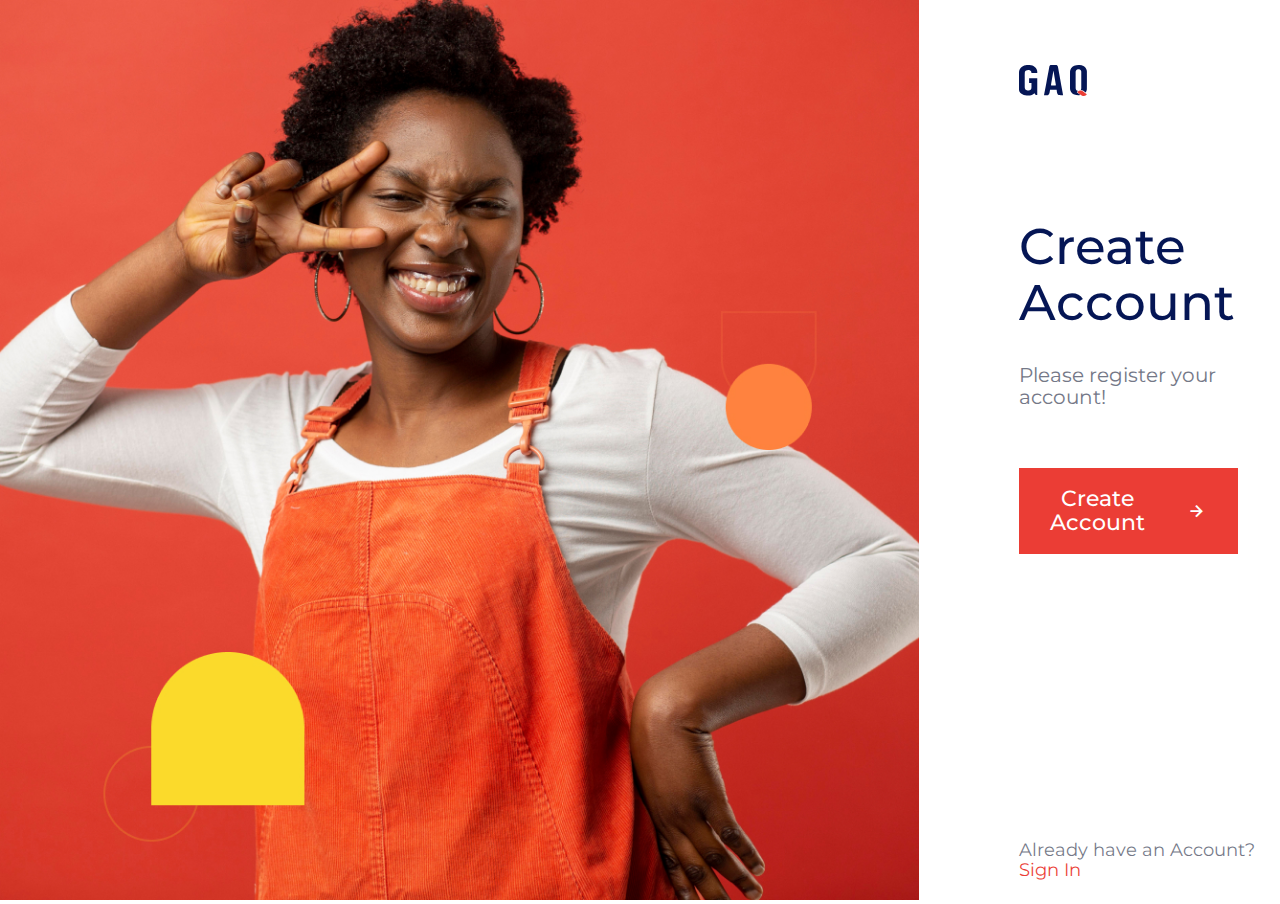
==== index.html @ ad7cafde "Add files via upload" ====
<!DOCTYPE html>
<html lang="ru">

<head>
    <meta charset="UTF-8">
    <meta http-equiv="X-UA-Compatible" content="IE=edge">
    <meta name="viewport" content="width=device-width, initial-scale=1.0">
    <title>Form</title>

    <link rel="stylesheet" href="/css/header.css">
    <link rel="stylesheet" href="/css/global.css">

    <link rel="preconnect" href="https://fonts.googleapis.com">
    <link rel="preconnect" href="https://fonts.gstatic.com" crossorigin>
    <link href="https://fonts.googleapis.com/css2?family=Montserrat:wght@400;500;600;700&display=swap" rel="stylesheet">

    <link href='https://unpkg.com/boxicons@2.1.1/css/boxicons.min.css' rel='stylesheet'>

</head>

<body>
    
    <header>
        <div class="header-item">
            <img src="/img/bg.jpg" alt="img" class="header-bg">
        </div>

        <div class="header-item info-item">
            <a href="index.html" class="logo"><img src="/img/logo.svg" alt="logo"></a>
            <h1 class="title">Create Account</h3>
            <p class="text">Please register your account!</p>
            <a href="form.html"><button class="btn header-btn">Create Account <i class='bx bx-right-arrow-alt icon'></i></button></a>

            <div class="link">
                Already have an Account? <a href="#">Sign In</a>
            </div>
        </div>
    </header>


</body>
</html>
---- css/header.css ----
* {
    font-family: Montserrat;
}

body {
    padding: 0;
    margin: 0;
}

:root {
    --blue: #051655;
    --light-blue: #F3F6F9;
    --red: #EB3D35;
    --grey: #747887;
    --p: 20px;
}







/* header */
 
header {
    display: flex;
    width: 100%;
    height: 100vh;
}

.header-bg {
    width: auto;
    height: 100%;
}

.info-item {
    padding: 65px 100px;
}

.logo {
    display: flex;
    padding-bottom: 89px;
}

.header-btn {
    margin-top: 40px;
    padding: 18px 30px;
}

.link {
    position: absolute;
    bottom: 0;
    padding-bottom: 20px;
    font-weight: 375;
    font-size: 18px;
    line-height: 20px;
    color: var(--grey);
}

.link a {
    color: var(--red);
}
---- css/global.css ----
* {
    font-family: Montserrat;
}

body {
    padding: 0;
    margin: 0;
}

:root {
    --blue: #051655;
    --light-blue: #F3F6F9;
    --red: #EB3D35;
    --grey: #747887;
    --p: 20px;
}

a {
    text-decoration: none;
}

.icon {
    transition: all .2s ease;
}






.title {
    font-weight: 500;
    font-size: 50px;
    line-height: 56px;
    color: var(--blue);
}

.text {
    font-weight: 400;
    font-size: 20px;
    line-height: 22px;
    color: var(--grey);
}

.btn {
    background-color: var(--red);
    padding: 18px 30px;
    display: inline-flex;
    align-items: center;
    font-weight: 494;
    font-size: 22px;
    line-height: 24px;
    color: #fff;
    gap: 40px;
    outline: none;
    cursor: pointer;
    transition: all .2s ease;
    border: 1px solid var(--red);
}

.btn:hover {
    background-color: #fff;
    color: var(--red);
    border: 1px solid var(--red);
}

.btn-outline {
    background-color: #fff;
    padding: 18px 30px;
    display: inline-flex;
    align-items: center;
    font-weight: 494;
    font-size: 22px;
    line-height: 24px;
    color: var(--blue);
    gap: 40px;
    outline: none;
    cursor: pointer;
    transition: all .2s ease;
    border: 1px solid var(--light-grey);
}

.btn-outline:hover {
    background-color: var(--blue);
    color: #fff;
    border: 1px solid var(--blue);
}

.btn:hover .icon {
    transform: translate(10px);
} 

.input {
    padding: 20px 20px 20px 65px;
    border: 1px solid var(--light-grey);
    outline: none;
    font-weight: 400;
    font-size: 18px;
    line-height: 20px;
    color: var(--grey);
}

.input:focus {
    border: 1px solid var(--red);
}

.input-search {
    width: 460px;
}
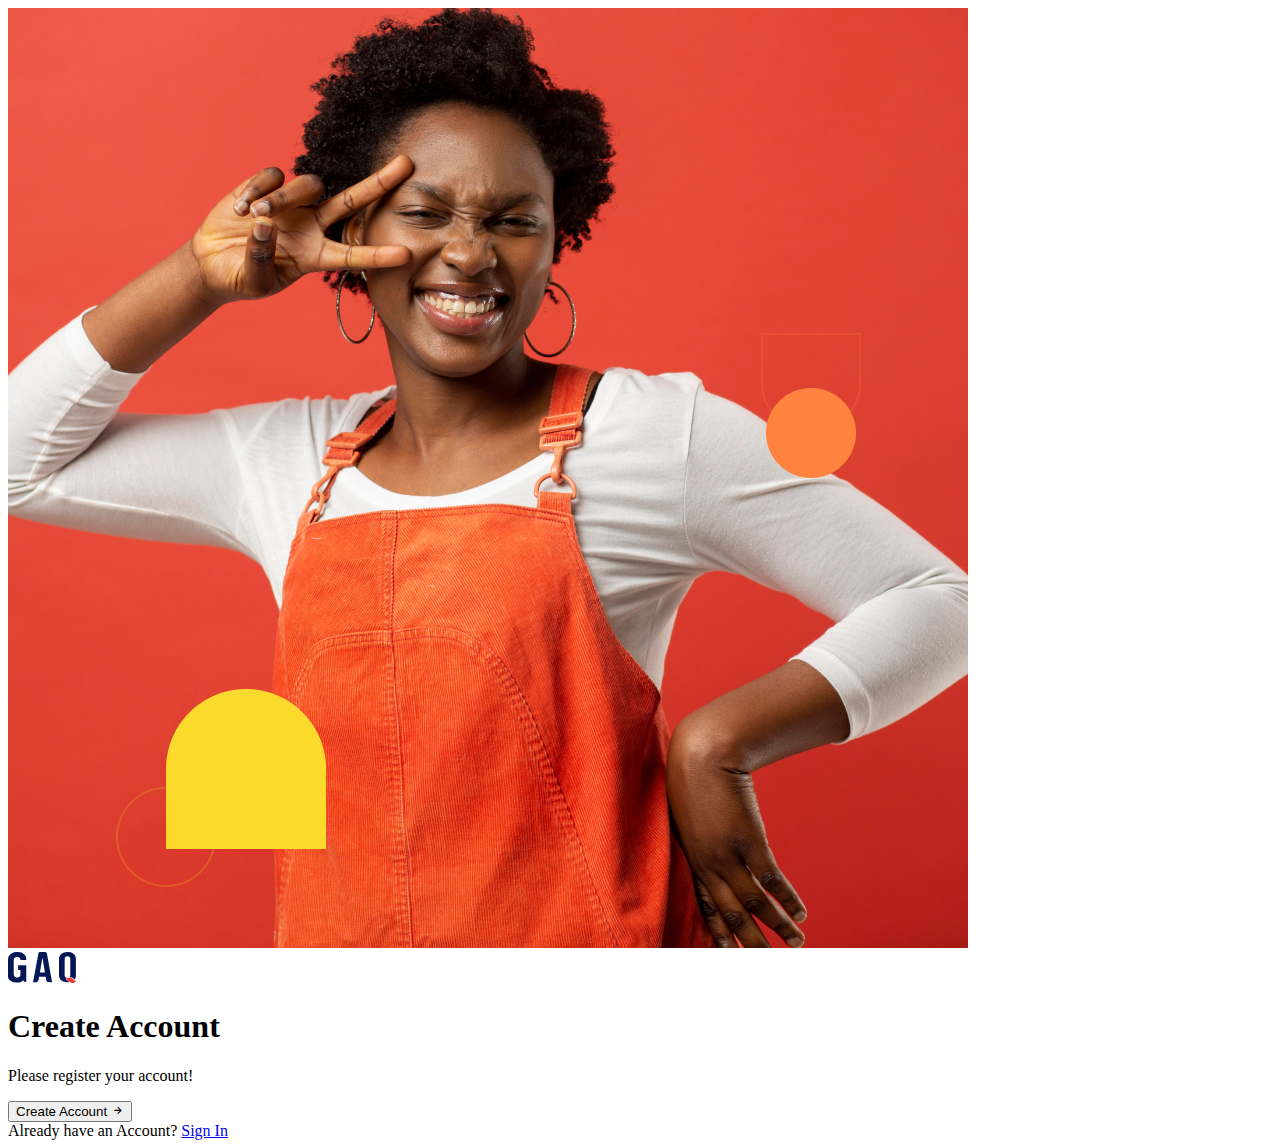
==== commit 9f7ae3b4: "Add files via upload" ====
--- a/index.html
+++ b/index.html
@@ -7,8 +7,8 @@
     <meta name="viewport" content="width=device-width, initial-scale=1.0">
     <title>Form</title>
 
-    <link rel="stylesheet" href="/css/header.css">
-    <link rel="stylesheet" href="/css/global.css">
+    <link rel="stylesheet" href="header.css">
+    <link rel="stylesheet" href="global.css">
 
     <link rel="preconnect" href="https://fonts.googleapis.com">
     <link rel="preconnect" href="https://fonts.gstatic.com" crossorigin>
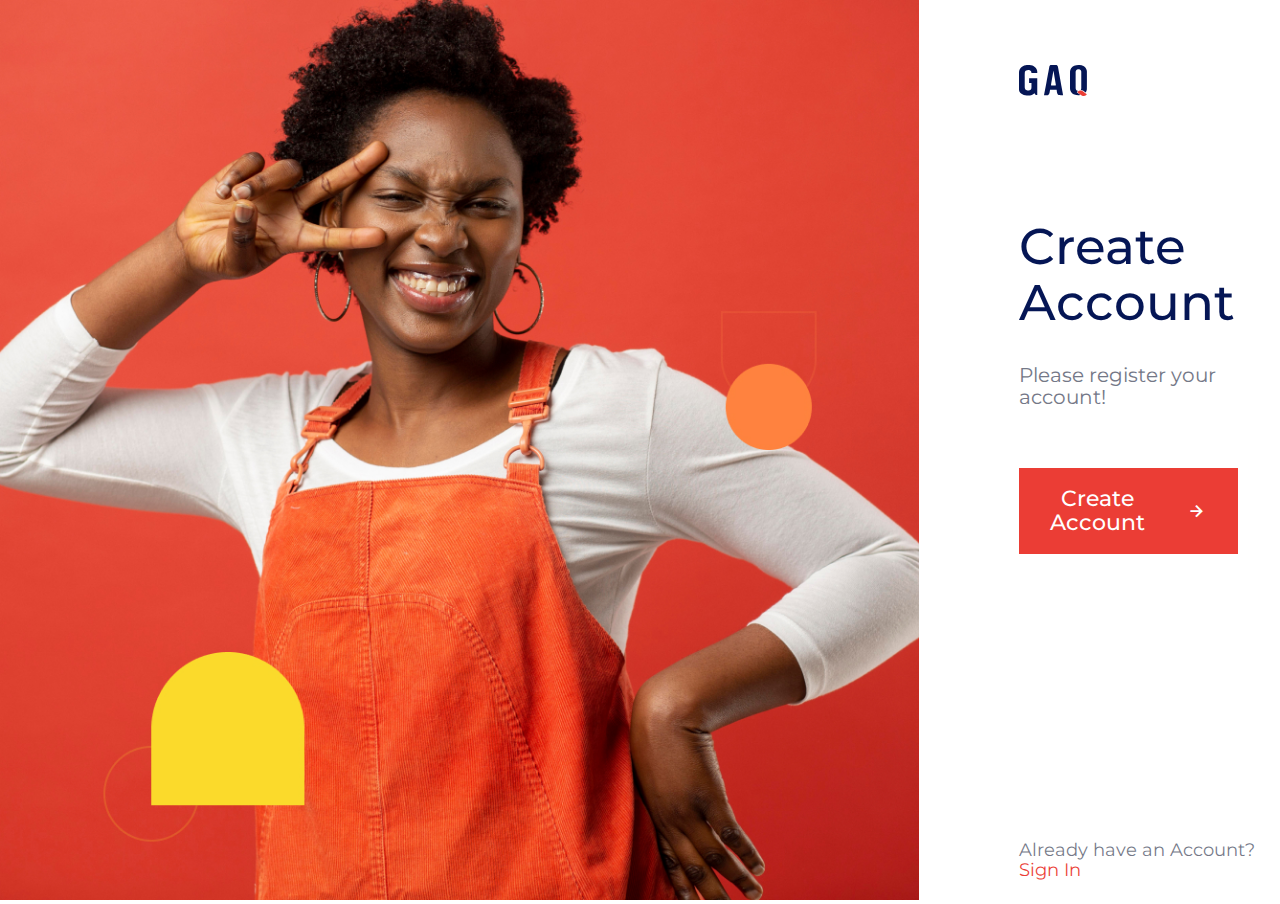
==== commit 1944b274: "Add files via upload" ====
--- a/index.html
+++ b/index.html
@@ -7,8 +7,8 @@
     <meta name="viewport" content="width=device-width, initial-scale=1.0">
     <title>Form</title>
 
-    <link rel="stylesheet" href="header.css">
-    <link rel="stylesheet" href="global.css">
+    <link rel="stylesheet" href="/css/header.css">
+    <link rel="stylesheet" href="/css/global.css">
 
     <link rel="preconnect" href="https://fonts.googleapis.com">
     <link rel="preconnect" href="https://fonts.gstatic.com" crossorigin>
--- a/css/header.css
+++ b/css/header.css
@@ -0,0 +1,63 @@
+* {
+    font-family: Montserrat;
+}
+
+body {
+    padding: 0;
+    margin: 0;
+}
+
+:root {
+    --blue: #051655;
+    --light-blue: #F3F6F9;
+    --red: #EB3D35;
+    --grey: #747887;
+    --p: 20px;
+}
+
+
+
+
+
+
+
+/* header */
+ 
+header {
+    display: flex;
+    width: 100%;
+    height: 100vh;
+}
+
+.header-bg {
+    width: auto;
+    height: 100%;
+}
+
+.info-item {
+    padding: 65px 100px;
+}
+
+.logo {
+    display: flex;
+    padding-bottom: 89px;
+}
+
+.header-btn {
+    margin-top: 40px;
+    padding: 18px 30px;
+}
+
+.link {
+    position: absolute;
+    bottom: 0;
+    padding-bottom: 20px;
+    font-weight: 375;
+    font-size: 18px;
+    line-height: 20px;
+    color: var(--grey);
+}
+
+.link a {
+    color: var(--red);
+}--- a/css/global.css
+++ b/css/global.css
@@ -0,0 +1,132 @@
+* {
+    font-family: Montserrat;
+}
+
+body {
+    padding: 0;
+    margin: 0;
+}
+
+:root {
+    --blue: #051655;
+    --light-blue: #F3F6F9;
+    --red: #EB3D35;
+    --grey: #747887;
+    --p: 20px;
+}
+
+a {
+    text-decoration: none;
+}
+
+.icon {
+    transition: all .2s ease;
+}
+
+
+
+
+
+
+.title {
+    font-weight: 500;
+    font-size: 50px;
+    line-height: 56px;
+    color: var(--blue);
+}
+
+.text {
+    font-weight: 400;
+    font-size: 20px;
+    line-height: 22px;
+    color: var(--grey);
+}
+
+.btn {
+    background-color: var(--red);
+    padding: 18px 30px;
+    display: inline-flex;
+    align-items: center;
+    font-weight: 494;
+    font-size: 22px;
+    line-height: 24px;
+    color: #fff;
+    gap: 40px;
+    outline: none;
+    cursor: pointer;
+    transition: all .2s ease;
+    border: 1px solid var(--red);
+}
+
+.btn:hover {
+    background-color: #fff;
+    color: var(--red);
+    border: 1px solid var(--red);
+}
+
+.btn-outline {
+    background-color: #fff;
+    padding: 18px 30px;
+    display: inline-flex;
+    align-items: center;
+    font-weight: 494;
+    font-size: 22px;
+    line-height: 24px;
+    color: var(--blue);
+    gap: 40px;
+    outline: none;
+    cursor: pointer;
+    transition: all .2s ease;
+    border: 1px solid var(--light-grey);
+}
+
+.btn-outline:hover {
+    background-color: var(--blue);
+    color: #fff;
+    border: 1px solid var(--blue);
+}
+
+.btn:hover .icon {
+    transform: translate(10px);
+} 
+
+.input {
+    padding: 20px 20px 20px 65px;
+    border: 1px solid var(--light-grey);
+    outline: none;
+    font-weight: 400;
+    font-size: 18px;
+    line-height: 20px;
+    color: var(--grey);
+}
+
+.input:focus {
+    border: 1px solid var(--red);
+}
+
+.input-search {
+    width: 460px;
+}
+
+
+
+
+
+
+
+
+
+
+
+
+
+
+
+
+
+
+
+
+
+
+
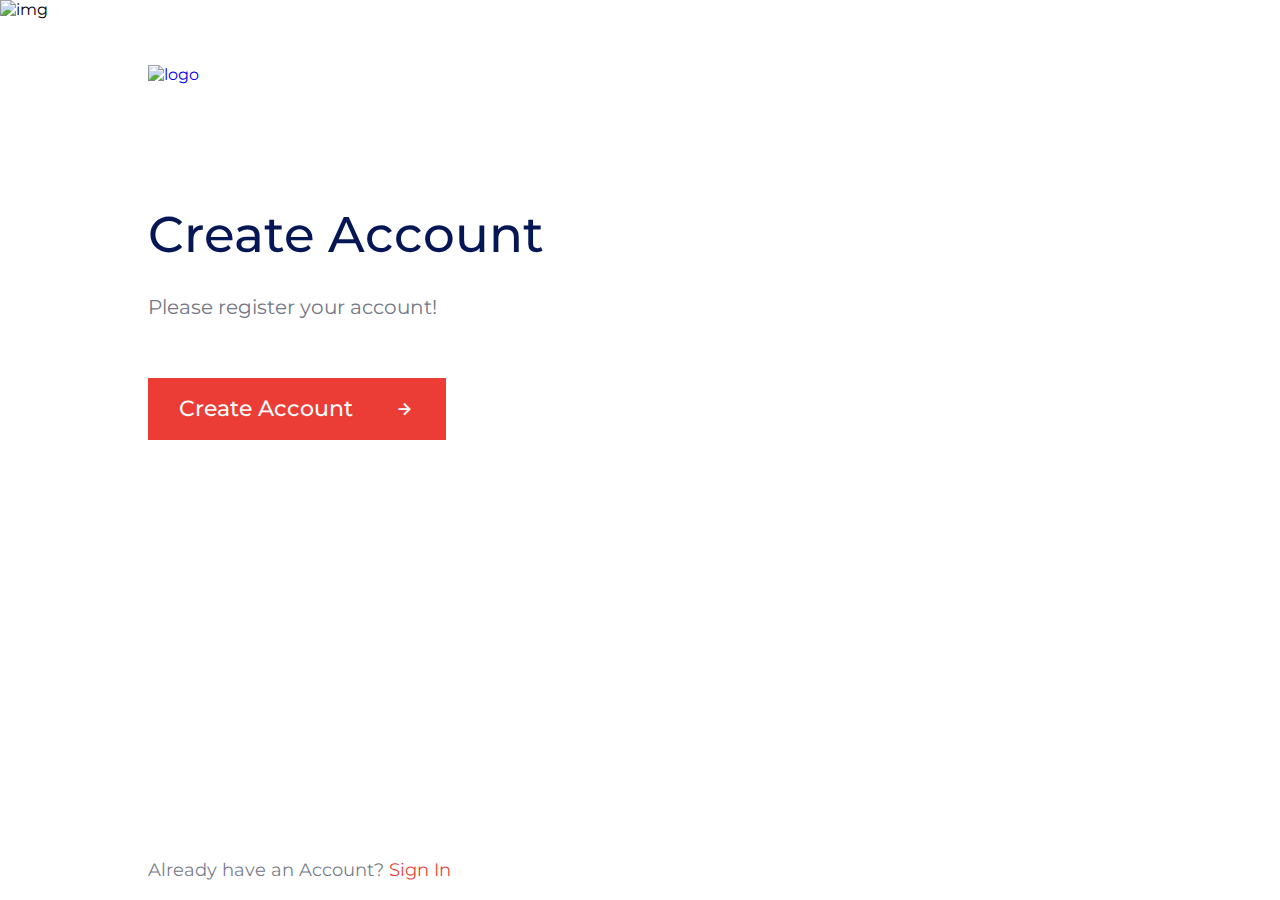
==== commit 8bd349c7: "Add files via upload" ====
--- a/index.html
+++ b/index.html
@@ -7,8 +7,8 @@
     <meta name="viewport" content="width=device-width, initial-scale=1.0">
     <title>Form</title>
 
-    <link rel="stylesheet" href="/css/header.css">
-    <link rel="stylesheet" href="/css/global.css">
+    <link rel="stylesheet" href="./css/header.css">
+    <link rel="stylesheet" href="./css/global.css">
 
     <link rel="preconnect" href="https://fonts.googleapis.com">
     <link rel="preconnect" href="https://fonts.gstatic.com" crossorigin>
@@ -22,11 +22,11 @@
     
     <header>
         <div class="header-item">
-            <img src="/img/bg.jpg" alt="img" class="header-bg">
+            <img src="ю/img/bg.jpg" alt="img" class="header-bg">
         </div>
 
         <div class="header-item info-item">
-            <a href="index.html" class="logo"><img src="/img/logo.svg" alt="logo"></a>
+            <a href="index.html" class="logo"><img src="ю/img/logo.svg" alt="logo"></a>
             <h1 class="title">Create Account</h3>
             <p class="text">Please register your account!</p>
             <a href="form.html"><button class="btn header-btn">Create Account <i class='bx bx-right-arrow-alt icon'></i></button></a>
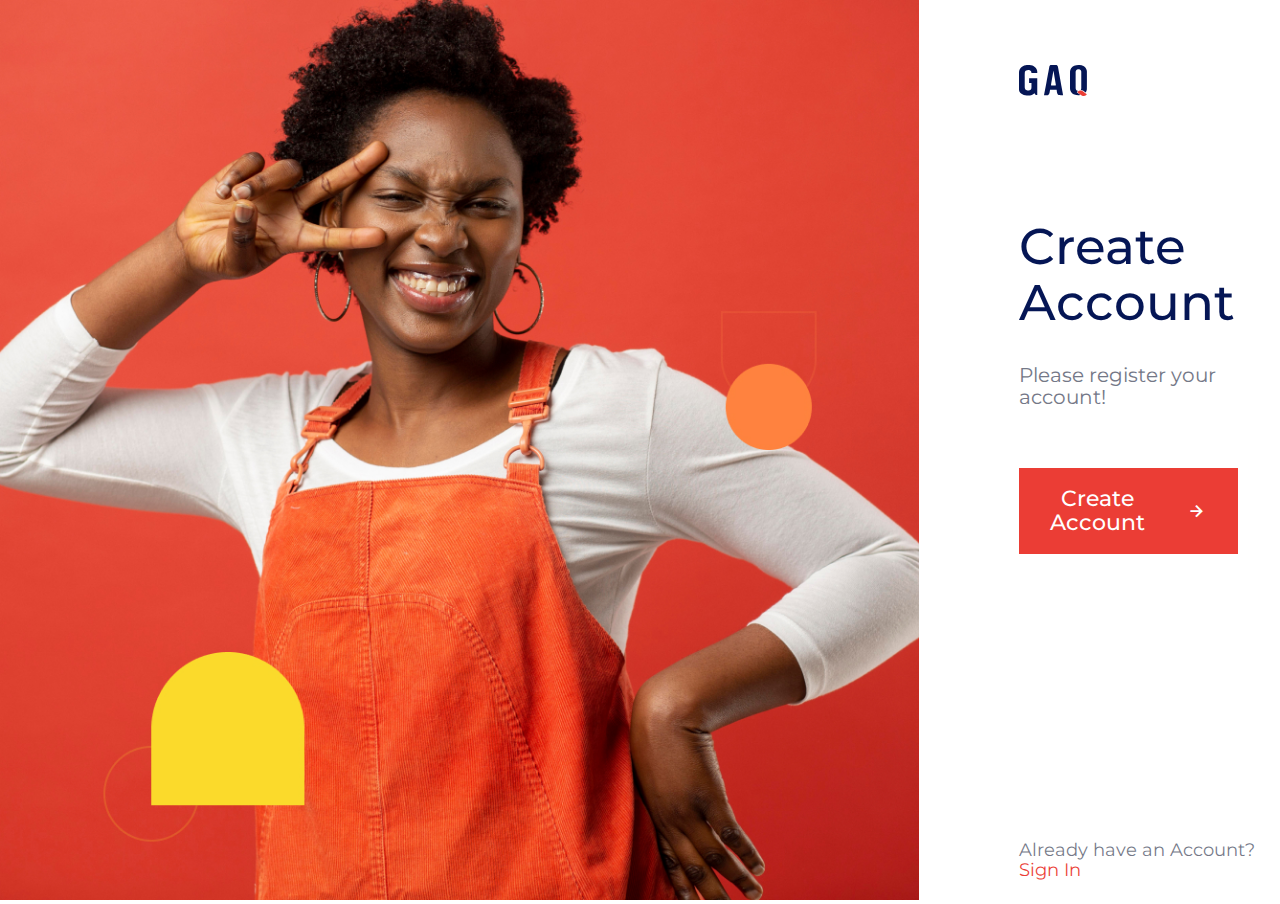
==== commit 33c5c1ee: "Add files via upload" ====
--- a/index.html
+++ b/index.html
@@ -22,11 +22,11 @@
     
     <header>
         <div class="header-item">
-            <img src="ю/img/bg.jpg" alt="img" class="header-bg">
+            <img src="./img/bg.jpg" alt="img" class="header-bg">
         </div>
 
         <div class="header-item info-item">
-            <a href="index.html" class="logo"><img src="ю/img/logo.svg" alt="logo"></a>
+            <a href="index.html" class="logo"><img src="./img/logo.svg" alt="logo"></a>
             <h1 class="title">Create Account</h3>
             <p class="text">Please register your account!</p>
             <a href="form.html"><button class="btn header-btn">Create Account <i class='bx bx-right-arrow-alt icon'></i></button></a>
